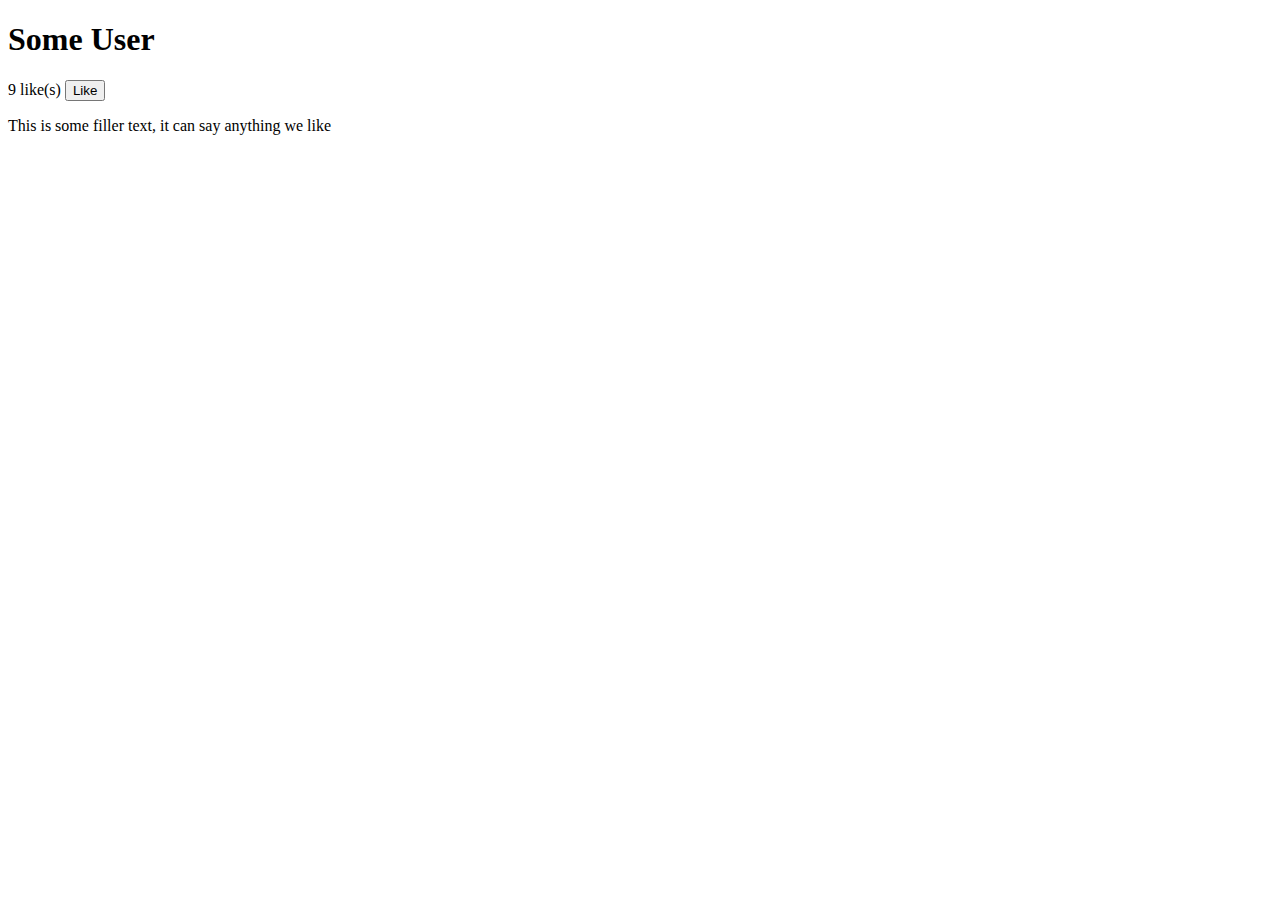
==== index.html @ 719fe905 "Add files via upload" ====
<!DOCTYPE html>
<html lang="en">
<head>
    <meta charset="UTF-8">
    
    <title>Likes</title>
   
    
   
    <link rel="stylesheet" href="/css/styles.css">
</head>
<body>
    <div class="container">
     
        <div class="row">
            <div class="flex">
                <div class="box definition">
                    <div class="someUser">
                        <h1>Some User</h1>
                        <span id="number1">9 like(s)</span>
                            <button class="like-btn" onclick="like(0)">Like</button>
                        
                        
                    </div>
                    <p class="definition-text">This is some filler text, it can say anything we like</p>
                </div>
            </div>
        </div>
    </div>
    <script src="./script.js"></script>
</body>
</html>
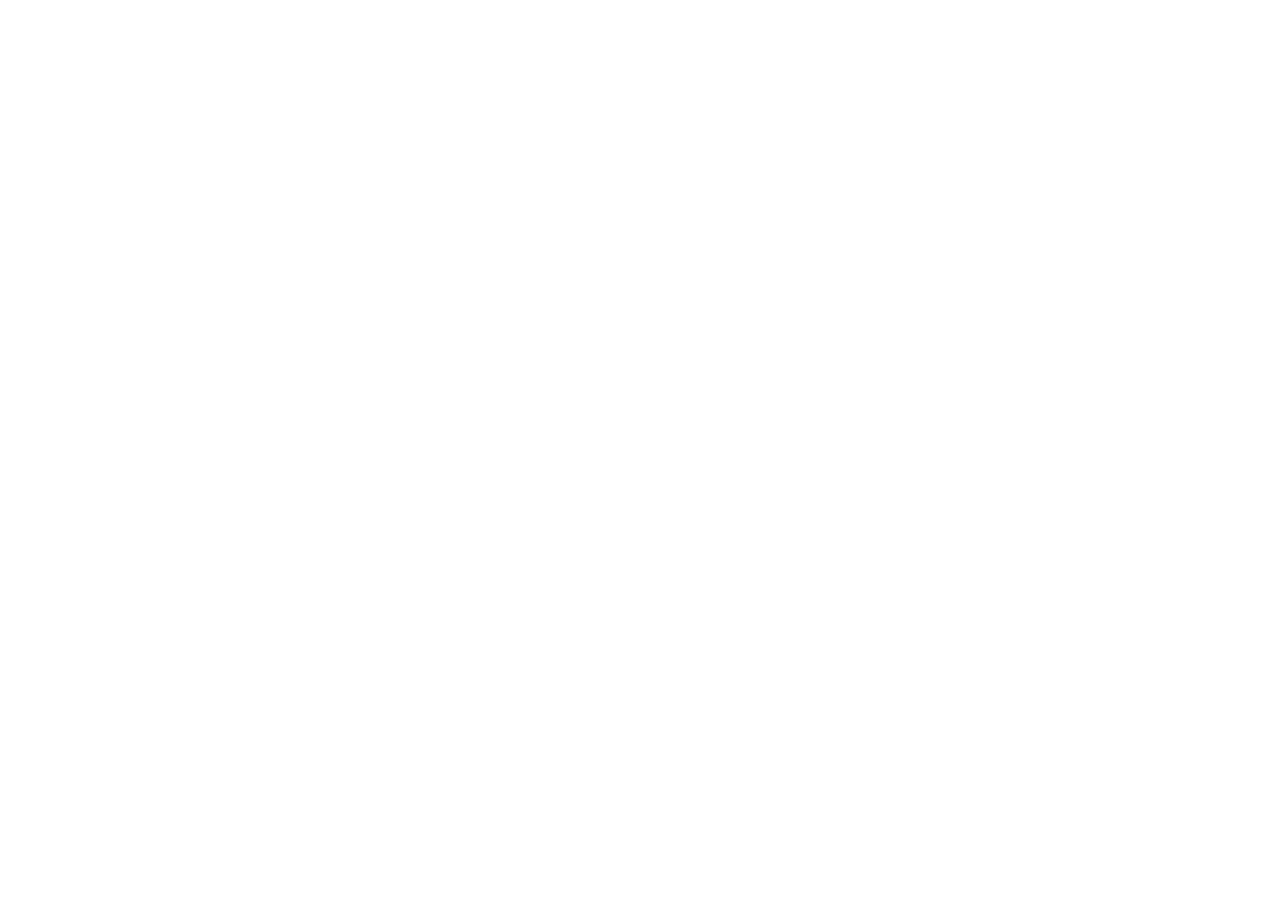
==== commit 38ec4fd8: "Add files via upload" ====
--- a/index.html
+++ b/index.html
@@ -1,32 +1,13 @@
-<!DOCTYPE html>
+<!doctype html>
 <html lang="en">
 <head>
-    <meta charset="UTF-8">
-    
-    <title>Likes</title>
-   
-    
-   
-    <link rel="stylesheet" href="/css/styles.css">
+  <meta charset="utf-8">
+  <title>Public</title>
+  <base href="/">
+  <meta name="viewport" content="width=device-width, initial-scale=1">
+  <link rel="icon" type="image/x-icon" href="favicon.ico">
 </head>
 <body>
-    <div class="container">
-     
-        <div class="row">
-            <div class="flex">
-                <div class="box definition">
-                    <div class="someUser">
-                        <h1>Some User</h1>
-                        <span id="number1">9 like(s)</span>
-                            <button class="like-btn" onclick="like(0)">Like</button>
-                        
-                        
-                    </div>
-                    <p class="definition-text">This is some filler text, it can say anything we like</p>
-                </div>
-            </div>
-        </div>
-    </div>
-    <script src="./script.js"></script>
+  <app-root></app-root>
 </body>
-</html>+</html>
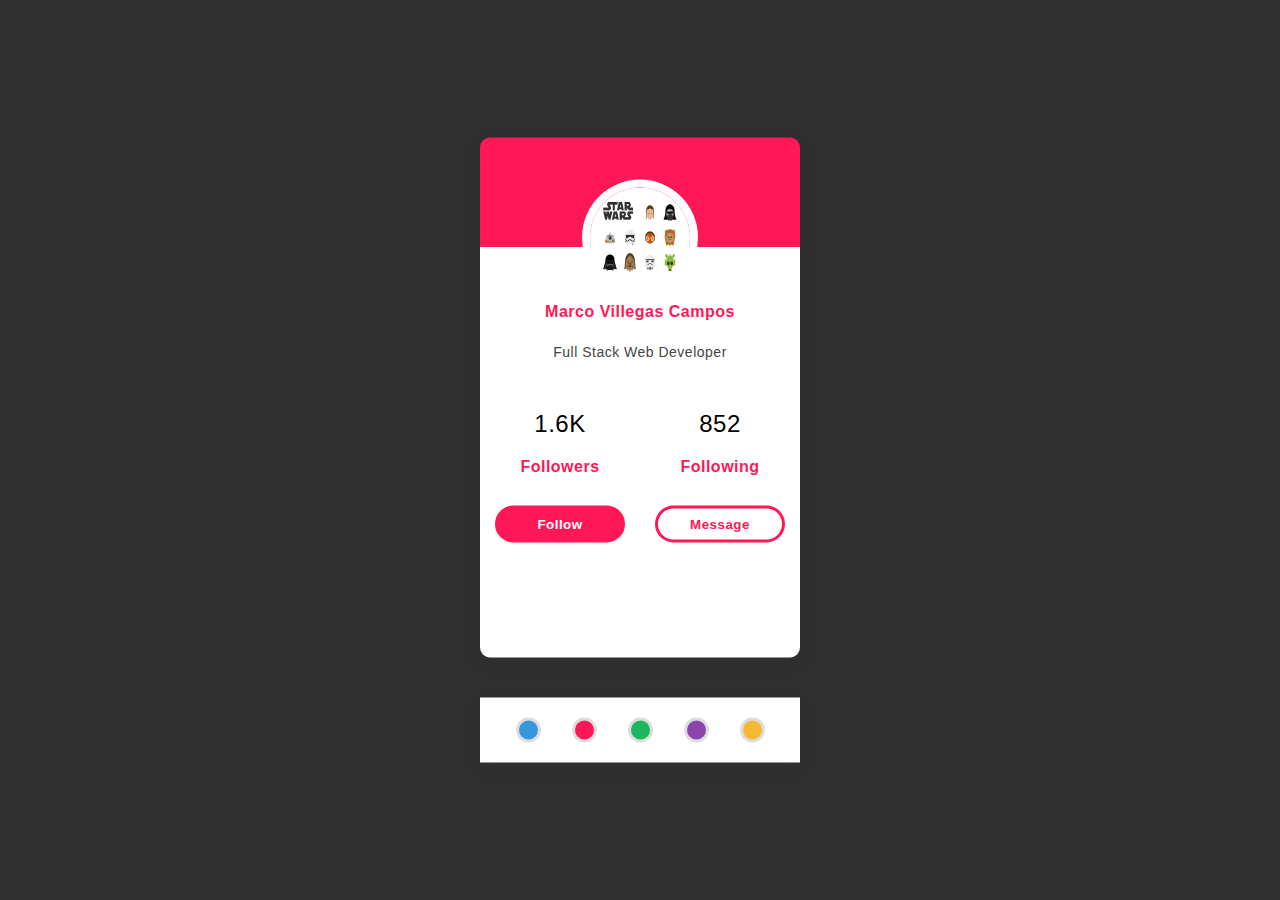
==== commit 15709799: "basic profile" ====
--- a/index.html
+++ b/index.html
@@ -1,13 +1,41 @@
-<!doctype html>
-<html lang="en">
+<!DOCTYPE html>
+<html>
 <head>
-  <meta charset="utf-8">
-  <title>Public</title>
-  <base href="/">
-  <meta name="viewport" content="width=device-width, initial-scale=1">
-  <link rel="icon" type="image/x-icon" href="favicon.ico">
+	<title>Marco Villegas Campos Portfolio</title>
+	<link rel="stylesheet" type="text/css" href="style.css">
 </head>
 <body>
-  <app-root></app-root>
+	<div class="container">
+        <div class="card">
+            <img src="/fb3c2938fc645fc3261a29950e490866.png">
+            <h4>Marco Villegas Campos</h4>
+            <h5>Full Stack Web Developer</h5>
+            <div class="details">
+                <div class="column">
+                    <h2>1.6K</h2>
+                    <span>Followers</span>
+                </div>
+                <div class="column">
+                    <h2>852</h2>
+                    <span>Following</span>
+                </div>
+            </div>
+            <div class="buttons">
+                <button>Follow</button>
+                <button>Message</button>
+            </div>
+        </div>
+        <div class="themes">
+            <button class="btn btn1" data-color="#3498db"></button>
+            <button class="btn btn2" data-color="#ff1756"></button>
+            <button class="btn btn3" data-color="#1cb65d"></button>
+            <button class="btn btn4" data-color="#8e44ad"></button>
+            <button class="btn btn5" data-color="#f4b932"></button>
+        </div>
+    </div>
+
+	<script src="script.js"></script>
 </body>
+
 </html>
+
--- a/style.css
+++ b/style.css
@@ -0,0 +1,121 @@
+
+*:before,
+*:after{
+    padding: 0;
+    margin: 0;
+    box-sizing: border-box;
+}
+:root{
+    --theme-color: #ff1756;
+}
+body{
+    background-color: #2f2f2f;
+}
+.container{
+    position: absolute;
+    transform: translate(-50%,-50%);
+    top: 50%;
+    left: 50%;
+}
+.card{
+    height: 420px;
+    width: 320px;
+    background: linear-gradient(
+        to bottom,
+        var(--theme-color) 110px,
+        #ffffff 110px
+    );
+    border-radius: 10px;
+    box-shadow: 0 5px 15px rgba(50,50,50,0.1);
+    padding: 50px 0;
+}
+.card *{
+    font-family: 'Poppins',sans-serif;
+    text-align: center;
+    letter-spacing: 0.5px;
+    font-weight: 600;
+}
+img{
+    display: block;
+    width: 100px;
+    height: 100px;
+    position: relative;
+    border-radius: 50%;
+    margin: 0 auto;
+    box-shadow: 0 0 0 8px #ffffff;
+}
+.card h4{
+    color: var(--theme-color);
+    font-size: 16px;
+    margin: 15px 0 5px 0;
+}
+.card h5{
+    color: #454545;
+    font-weight: 400;
+    font-size: 14px;
+}
+.details{
+    width: 100%;
+    margin-top: 30px;
+    display: flex;
+    justify-content: space-around;
+}
+.details h2{
+    font-weight: 400;
+}
+.details span{
+    color: var(--theme-color);
+}
+.buttons{
+    width: 100%;
+    display: flex;
+    justify-content: space-around;
+    margin-top: 30px;
+}
+.buttons button{
+    width: 130px;
+    padding: 8px 0;
+    border-radius: 25px;
+    border: 3px solid var(--theme-color);
+}
+.buttons button:first-child{
+    background-color: var(--theme-color);
+    color: #ffffff;
+}
+.buttons button:last-child{
+    background-color: transparent;
+    color: var(--theme-color);
+}
+.themes{
+    background-color: #ffffff;
+    box-shadow: 0 5px 15px rgba(50,50,50,0.1);
+    padding: 20px;
+    margin-top: 40px;
+    display: flex;
+    justify-content: space-around;
+}
+.themes button{
+    height: 25px;
+    width: 25px;
+    border: 3px solid #dddddd;
+    outline: none;
+    border-radius: 50%;
+    cursor: pointer;
+}
+.btn1{
+    background-color: #3498db;
+}
+.btn2{
+    background-color: #ff1756;
+}
+.btn3{
+    background-color: #1cb65d;
+}
+.btn4{
+    background-color: #8e44ad;
+}
+.btn5{
+    background-color: #f4b932;
+}
+
+  